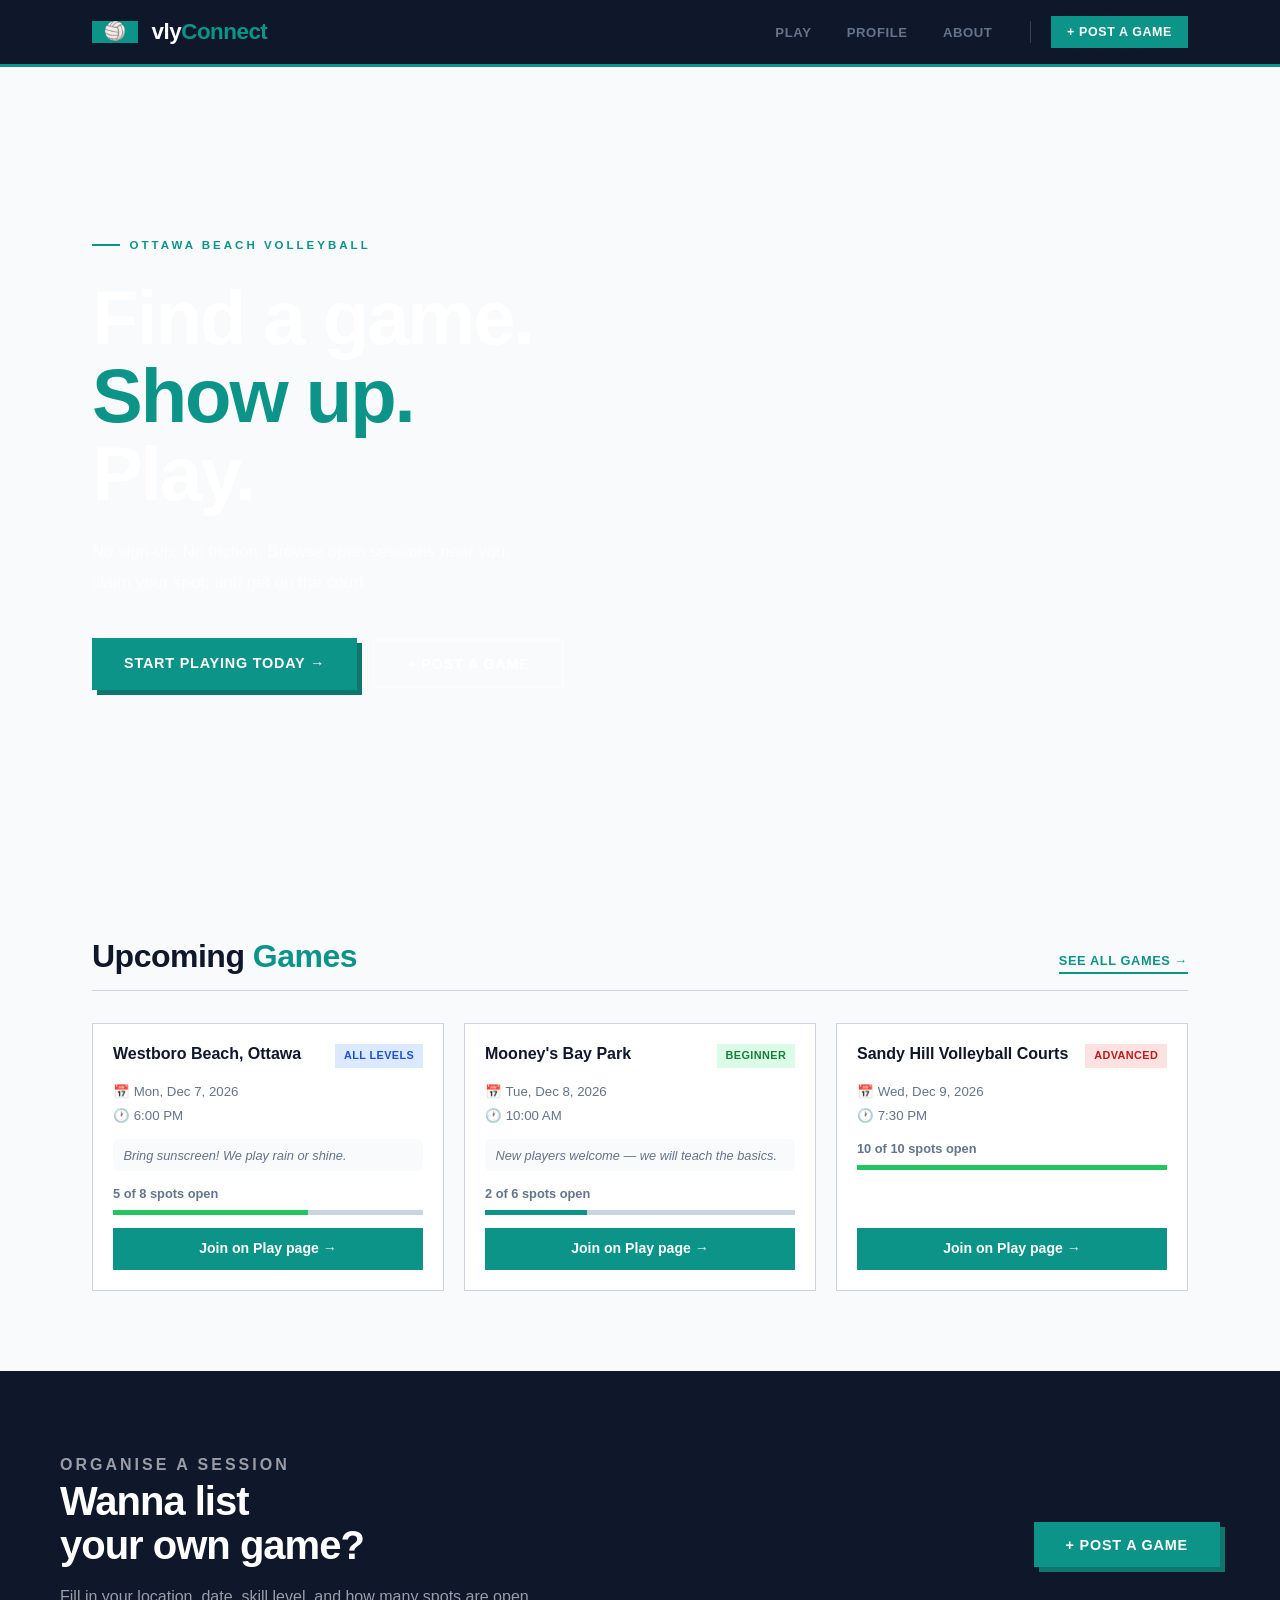
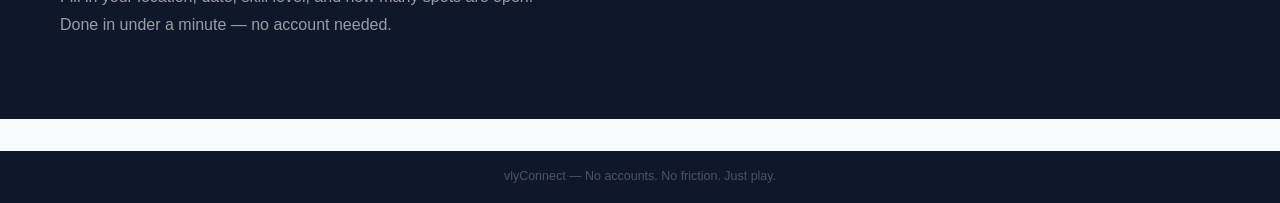
==== index.html @ 87956fa5 "add all files" ====
<!DOCTYPE html>
<html lang="en">
  <head>
    <meta charset="UTF-8" />
    <meta name="viewport" content="width=device-width, initial-scale=1.0" />
    <title>vlyConnect — Find Your Game</title>
    <link rel="stylesheet" href="css/style.css" />
  </head>
  <body>

    <!-- ============ HEADER ============ -->
    <header>
      <div class="header-inner">

        <a href="index.html" class="logo">
          <span class="logo-icon-wrap">🏐</span>
          <span class="logo-text">vly<strong>Connect</strong></span>
        </a>

        <nav class="main-nav">
          <ul class="header-nav">
            <li><a href="play.html">Play</a></li>
            <li><a href="profile.html">Profile</a></li>
            <li><a href="about.html">About</a></li>
          </ul>
          <div class="nav-divider"></div>
          <button class="btn-nav" onclick="openOverlay()">+ Post a Game</button>
        </nav>

      </div>
    </header>

    <!-- ============ LANDING CONTENT ============ -->
    <main class="landing-main">

      <!-- ---- HERO ---- -->
      <section class="hero">
        <div class="hero-bg"></div>
        <div class="hero-content">
          <p class="hero-eyebrow">Ottawa Beach Volleyball</p>
          <h1>Find a game.<br><span>Show up.</span><br>Play.</h1>
          <p class="hero-sub">
            No sign-up. No friction. Browse open sessions near you,
            claim your spot, and get on the court.
          </p>
          <div class="hero-actions">
            <a href="play.html" class="btn-hero btn-hero-primary">Start Playing Today →</a>
            <button class="btn-hero btn-hero-outline" onclick="openOverlay()">+ Post a Game</button>
          </div>
        </div>
      </section>

      <!-- ---- GAMES PREVIEW ---- -->
      <section class="landing-games">
        <div class="landing-section-head">
          <h2>Upcoming <span>Games</span></h2>
          <a href="play.html" class="btn-see-all">See all games →</a>
        </div>
        <!-- Filled by landing.js (max 3 upcoming cards) -->
        <div id="landing-games-feed"></div>
      </section>

      <!-- ---- POST A GAME CTA ---- -->
      <section class="landing-post-cta">
        <div class="landing-post-cta-inner">
          <div>
            <p class="cta-label">Organise a session</p>
            <h2>Wanna list<br>your own game?</h2>
            <p>
              Fill in your location, date, skill level, and how many spots are
              open. Done in under a minute — no account needed.
            </p>
          </div>
          <div>
            <button class="btn-hero btn-hero-primary" onclick="openOverlay()">+ Post a Game</button>
          </div>
        </div>
      </section>

    </main>

    <!-- ============ FOOTER ============ -->
    <footer>
      <p>vlyConnect &mdash; No accounts. No friction. Just play.</p>
    </footer>

    <!-- Toast notification -->
    <div id="toast" class="toast" aria-live="polite"></div>

    <!-- ============ POST GAME OVERLAY ============ -->
    <div id="overlay-backdrop" class="overlay-backdrop" onclick="closeOverlay()"></div>
    <div id="overlay-panel" class="overlay-panel" role="dialog" aria-modal="true" aria-labelledby="overlay-title">
      <div class="overlay-header">
        <h2 id="overlay-title" class="overlay-title">Post a Game</h2>
        <button class="overlay-close" onclick="closeOverlay()" aria-label="Close">✕</button>
      </div>
      <div class="overlay-body">
        <form id="overlay-form" novalidate>

          <div class="form-group">
            <label for="ov-location">Location <span class="required">*</span></label>
            <input type="text" id="ov-location" name="location"
                   placeholder="e.g. Westboro Beach, Ottawa" autocomplete="off" />
            <span class="error-msg" id="ov-location-error"></span>
          </div>

          <div class="form-row">
            <div class="form-group">
              <label for="ov-date">Date <span class="required">*</span></label>
              <input type="date" id="ov-date" name="date" />
              <span class="error-msg" id="ov-date-error"></span>
            </div>
            <div class="form-group">
              <label for="ov-time">Time <span class="required">*</span></label>
              <input type="time" id="ov-time" name="time" />
              <span class="error-msg" id="ov-time-error"></span>
            </div>
          </div>

          <div class="form-row">
            <div class="form-group">
              <label for="ov-skill">Skill Level <span class="required">*</span></label>
              <select id="ov-skill" name="skill">
                <option value="">Select level…</option>
                <option value="All Levels">All Levels</option>
                <option value="Beginner">Beginner</option>
                <option value="Intermediate">Intermediate</option>
                <option value="Advanced">Advanced</option>
              </select>
              <span class="error-msg" id="ov-skill-error"></span>
            </div>
            <div class="form-group">
              <label for="ov-spots">Open Spots <span class="required">*</span></label>
              <input type="number" id="ov-spots" name="spots" min="1" max="30" placeholder="e.g. 6" />
              <span class="error-msg" id="ov-spots-error"></span>
            </div>
          </div>

          <div class="form-group">
            <label for="ov-notes">Notes <span class="optional">(optional)</span></label>
            <textarea id="ov-notes" name="notes"
                      placeholder="Any details players should know…"></textarea>
          </div>

          <button type="submit" class="btn btn-primary btn-full">Post Game 🏐</button>

        </form>
      </div>
    </div>

    <script src="js/helpers.js"></script>
    <script src="js/overlay.js"></script>
    <script src="js/landing.js"></script>

  </body>
</html>
---- css/style.css ----
/* =============================================
   vlyConnect — style.css
   Clean, minimal volleyball-inspired theme
   ============================================= */

/* ---- CSS Custom Properties (easy to tweak) ---- */
:root {
  --primary:      #0D9488;   /* deep teal — professional, distinctive */
  --primary-dark: #0F766E;
  --navy:         #0F172A;
  --navy-light:   #1E293B;
  --bg:           #F8FAFC;
  --card-bg:      #FFFFFF;
  --text:         #0F172A;
  --text-muted:   #64748B;
  --border:       #CBD5E1;
  --error:        #EF4444;
  --success:      #22C55E;
  --info:         #3B82F6;
  --radius:       0px;       /* sharp edges throughout */
  --radius-sm:    0px;
  --shadow:       4px 4px 0 #CBD5E1;          /* hard offset shadow */
  --shadow-hover: 6px 6px 0 var(--primary);   /* coloured shadow on hover */
}

/* ---- Reset ---- */
*,
*::before,
*::after {
  box-sizing: border-box;
  margin: 0;
  padding: 0;
}

/* ---- Base ---- */
body {
  font-family: -apple-system, BlinkMacSystemFont, 'Segoe UI', Roboto, Oxygen, sans-serif;
  background-color: var(--bg);
  color: var(--text);
  line-height: 1.6;
  min-height: 100vh;
  display: flex;
  flex-direction: column;
}

/* =============================================
   HEADER
   ============================================= */
header {
  background: var(--navy);
  color: white;
  border-bottom: 3px solid var(--primary);
  position: sticky;
  top: 0;
  z-index: 100; /* stay above page content on scroll */
}

/* Single flex row — logo left, nav right, fixed height */
.header-inner {
  max-width: 1160px;
  margin: 0 auto;
  padding: 0 2rem;
  height: 64px;
  display: flex;
  align-items: center;
  justify-content: space-between;
  gap: 2rem;
}

/* ---- Logo ---- */
.logo {
  display: flex;
  align-items: stretch; /* icon block and text sit at the same height */
  text-decoration: none;
  flex-shrink: 0;
}

/* Teal block behind the volleyball icon — the key visual anchor */
.logo-icon-wrap {
  background: var(--primary);
  display: flex;
  align-items: center;
  justify-content: center;
  padding: 0 0.75rem;
  font-size: 1.1rem;
  line-height: 1;
  margin-right: 0.85rem;
  /* Matches the header height minus the bottom border */
  align-self: stretch;
}

.logo-text {
  display: flex;
  align-items: center;
  font-size: 1.4rem;
  font-weight: 800;
  letter-spacing: -0.5px;
  color: white;
  line-height: 1;
}

.logo-text strong {
  color: var(--primary);
}

/* ---- Right side: nav links + CTA ---- */
.main-nav {
  display: flex;
  align-items: center;
  gap: 0;
}

/* Nav link list */
.header-nav {
  display: flex;
  list-style: none;
  margin: 0;
  padding: 0;
}

/* Each nav link fills the full header height so the active
   border-bottom visually "touches" the header's accent stripe */
.header-nav a {
  display: flex;
  align-items: center;
  padding: 0 1.1rem;
  height: 64px;
  margin-bottom: -3px;        /* overlap the header border-bottom */
  color: #64748B;
  text-decoration: none;
  font-size: 0.82rem;
  font-weight: 600;
  text-transform: uppercase;
  letter-spacing: 0.6px;
  border-bottom: 3px solid transparent;
  transition: color 0.15s, border-color 0.15s;
  white-space: nowrap;
}

.header-nav a:hover {
  color: #CBD5E1;
  border-bottom-color: rgba(255, 255, 255, 0.2);
}

.header-nav a.active {
  color: white;
  border-bottom-color: var(--primary);
}

/* Thin vertical rule between nav links and the CTA button */
.nav-divider {
  width: 1px;
  height: 22px;
  background: #334155;
  margin: 0 1.25rem;
  flex-shrink: 0;
}

/* "Post a Game" CTA button inside the nav */
.btn-nav {
  display: inline-flex;
  align-items: center;
  gap: 0.4rem;
  background: var(--primary);
  color: white;
  text-decoration: none;
  font-size: 0.78rem;
  font-weight: 700;
  text-transform: uppercase;
  letter-spacing: 0.6px;
  padding: 0.55rem 1rem;
  border: none;
  cursor: pointer;
  font-family: inherit;
  transition: background 0.15s;
  white-space: nowrap;
  flex-shrink: 0;
}

.btn-nav:hover {
  background: var(--primary-dark);
}

/* ---- Responsive header ---- */
@media (max-width: 700px) {
  .header-inner {
    padding: 0 1.25rem;
    gap: 0;
  }

  .logo-text {
    font-size: 1.2rem;
  }

  .logo-icon-wrap {
    padding: 0 0.6rem;
    margin-right: 0.65rem;
  }

  /* Shrink nav link text on smaller screens */
  .header-nav a {
    padding: 0 0.7rem;
    font-size: 0.75rem;
  }

  .nav-divider {
    margin: 0 0.75rem;
  }

  .btn-nav {
    padding: 0.5rem 0.75rem;
    font-size: 0.72rem;
  }
}

@media (max-width: 480px) {
  /* Hide "Find a Game" text — the logo already links home */
  .header-nav li:first-child {
    display: none;
  }

  .nav-divider {
    margin: 0 0.5rem;
  }
}

/* =============================================
   MAIN LAYOUT  — side-by-side on desktop
   ============================================= */
main {
  flex: 1;
  max-width: 1160px;
  margin: 0 auto;
  padding: 2rem 1.5rem;
  width: 100%;
  display: grid;
  grid-template-columns: 360px 1fr;
  gap: 2rem;
  align-items: start;
}

/* =============================================
   POST A GAME SECTION (left column)
   ============================================= */
.post-section {
  background: var(--card-bg);
  border-radius: var(--radius);
  padding: 1.75rem;
  box-shadow: var(--shadow);
  border-left: 4px solid var(--primary); /* editorial accent */

  /* Stick to the top while the right column scrolls */
  position: sticky;
  top: 1.5rem;
}

.section-title {
  font-size: 0.72rem;
  font-weight: 800;
  color: var(--navy);
  margin-bottom: 1.25rem;
  padding-bottom: 0.75rem;
  border-bottom: 1px solid var(--border);
  display: flex;
  align-items: center;
  gap: 0.6rem;
  text-transform: uppercase;
  letter-spacing: 1.5px;
}

/* ---- Form Layout ---- */
.form-row {
  display: grid;
  grid-template-columns: 1fr 1fr;
  gap: 0.75rem;
}

.form-group {
  margin-bottom: 1rem;
  display: flex;
  flex-direction: column;
}

/* ---- Labels ---- */
label {
  font-size: 0.78rem;
  font-weight: 700;
  color: var(--text-muted);
  text-transform: uppercase;
  letter-spacing: 0.5px;
  margin-bottom: 0.35rem;
}

.required { color: var(--primary); }

.optional {
  color: var(--text-muted);
  font-weight: 400;
  text-transform: none;
  letter-spacing: 0;
  font-size: 0.75rem;
}

/* ---- Inputs, Selects, Textarea ---- */
input[type="text"],
input[type="date"],
input[type="time"],
input[type="number"],
select,
textarea {
  width: 100%;
  padding: 0.6rem 0.8rem;
  border: 1.5px solid var(--border);
  border-radius: var(--radius-sm);
  font-size: 0.9rem;
  color: var(--text);
  background: white;
  font-family: inherit;
  transition: border-color 0.15s, box-shadow 0.15s;
  appearance: auto;
}

input:focus,
select:focus,
textarea:focus {
  outline: none;
  border-color: var(--primary);
  box-shadow: 0 0 0 3px rgba(13, 148, 136, 0.18);
}

/* Show red border when a field has an error */
.input-error {
  border-color: var(--error) !important;
}

.input-error:focus {
  box-shadow: 0 0 0 3px rgba(239, 68, 68, 0.15) !important;
}

textarea {
  resize: vertical;
  min-height: 68px;
}

/* Inline error text under a field */
.error-msg {
  color: var(--error);
  font-size: 0.75rem;
  margin-top: 0.25rem;
  min-height: 1.1rem;   /* reserve space so layout doesn't jump */
}

/* Shake animation — plays when form submit fails validation */
@keyframes shake {
  0%,  100% { transform: translateX(0); }
  15%, 45%, 75% { transform: translateX(-5px); }
  30%, 60%, 90% { transform: translateX(5px); }
}

.shake {
  animation: shake 0.45s ease;
}

/* =============================================
   BUTTONS
   ============================================= */
.btn {
  padding: 0.6rem 1.1rem;
  border: none;
  border-radius: var(--radius-sm);
  font-size: 0.88rem;
  font-weight: 600;
  cursor: pointer;
  font-family: inherit;
  transition: background 0.15s, transform 0.1s, box-shadow 0.15s, color 0.15s, border-color 0.15s;
}

.btn:active {
  transform: scale(0.97);
}

/* Primary — teal fill */
.btn-primary {
  background: var(--primary);
  color: white;
  padding: 0.7rem 1.4rem;
  font-size: 0.95rem;
}

/* Full-width variant — used for the form submit button only */
.btn-full {
  width: 100%;
  margin-top: 0.25rem;
}

.btn-primary:hover {
  background: var(--primary-dark);
  box-shadow: 6px 6px 0 var(--primary-dark);
}

/* Join button on cards */
.btn-join {
  background: var(--primary);
  color: white;
  flex: 1;
}

.btn-join:hover:not(:disabled) {
  background: var(--primary-dark);
}

.btn-join:disabled {
  background: #E2E8F0;
  color: #94A3B8;
  cursor: not-allowed;
}

/* Delete button on cards */
.btn-delete {
  background: transparent;
  color: var(--text-muted);
  border: 1.5px solid var(--border);
}

.btn-delete:hover {
  background: #FEF2F2;
  color: var(--error);
  border-color: #FECACA;
}

/* Leave button — shown when the user has already joined */
.btn-leave {
  background: transparent;
  color: var(--text-muted);
  border: 1.5px solid var(--border);
  flex: 1;
}

.btn-leave:hover {
  background: #FEF2F2;
  color: var(--error);
  border-color: #FECACA;
}

/* Subtle teal left-border on cards the user has joined */
.card-joined {
  border-left: 4px solid var(--primary);
}

/* "You're in" badge shown on the detail page */
.joined-badge {
  font-size: 0.68rem;
  font-weight: 700;
  padding: 0.2rem 0.55rem;
  background: #CCFBF1;
  color: var(--primary-dark);
  text-transform: uppercase;
  letter-spacing: 0.4px;
  flex-shrink: 0;
}

/* =============================================
   BROWSE SECTION (right column)
   ============================================= */
.browse-section {
  /* no background — game cards float on the gray page */
}

/* Header bar with title + filters */
.browse-header {
  background: var(--card-bg);
  border-radius: var(--radius);
  padding: 1.25rem 1.5rem;
  box-shadow: var(--shadow);
  margin-bottom: 1rem;
  border-left: 4px solid var(--border); /* subtle — lighter than the form accent */
}

.browse-title-row {
  margin-bottom: 0.75rem;
}

/* Override section-title margin inside browse-header */
.browse-header .section-title {
  margin-bottom: 0;
  padding-bottom: 0;
  border-bottom: none;
}

/* Count badge next to "Upcoming Games" */
.count-badge {
  background: var(--primary);
  color: white;
  font-size: 0.7rem;
  font-weight: 700;
  padding: 0.15rem 0.55rem;
  border-radius: 0;
  min-width: 1.5rem;
  text-align: center;
}

/* Search + skill-filter row */
.filters {
  display: flex;
  gap: 0.75rem;
}

.filters input[type="text"] {
  flex: 1;
}

.filters select {
  flex: 0 0 170px;
}

/* =============================================
   GAME CARDS FEED
   ============================================= */
#games-feed {
  display: grid;
  grid-template-columns: repeat(auto-fill, minmax(260px, 1fr));
  gap: 1rem;
}

/* Individual card */
.game-card {
  background: var(--card-bg);
  border: 1.5px solid var(--border);
  border-radius: var(--radius);
  padding: 1.25rem;
  display: flex;
  flex-direction: column;
  gap: 0.8rem;
  transition: box-shadow 0.2s, transform 0.2s;
}

.game-card:hover {
  box-shadow: var(--shadow-hover);
  transform: translate(-2px, -2px);
}

/* Card: top row — location + skill badge */
.card-header {
  display: flex;
  justify-content: space-between;
  align-items: flex-start;
  gap: 0.5rem;
}

/* Location is a link to the detail page */
.card-location-link {
  font-size: 1rem;
  font-weight: 700;
  color: var(--navy);
  line-height: 1.3;
  text-decoration: none;
  transition: color 0.15s;
}

.card-location-link:hover {
  color: var(--primary);
  text-decoration: underline;
}

/* ---- Skill level colour-coded badges ---- */
.skill-badge {
  font-size: 0.68rem;
  font-weight: 700;
  padding: 0.2rem 0.55rem;
  border-radius: 0;
  white-space: nowrap;
  text-transform: uppercase;
  letter-spacing: 0.4px;
  flex-shrink: 0;
}

.skill-all-levels  { background: #DBEAFE; color: #1D4ED8; }
.skill-beginner    { background: #DCFCE7; color: #15803D; }
.skill-intermediate{ background: #FEF3C7; color: #92400E; }
.skill-advanced    { background: #FEE2E2; color: #B91C1C; }

/* Card: date + time */
.card-datetime {
  display: flex;
  flex-direction: column;
  gap: 0.2rem;
  font-size: 0.83rem;
  color: var(--text-muted);
}

.card-date,
.card-time {
  display: flex;
  align-items: center;
  gap: 0.4rem;
}

/* Card: optional notes */
.card-notes {
  font-size: 0.8rem;
  color: var(--text-muted);
  font-style: italic;
  background: var(--bg);
  padding: 0.4rem 0.65rem;
  border-radius: 6px;
  line-height: 1.5;
}

/* Card: spots remaining */
.card-spots {
  display: flex;
  flex-direction: column;
  gap: 0.35rem;
}

.spots-text {
  font-size: 0.8rem;
  font-weight: 600;
  color: var(--text-muted);
}

.spots-full-label {
  color: var(--error);
}

/* Progress bar showing open spots */
.spots-bar {
  height: 5px;
  background: var(--border);
  border-radius: 0;
  overflow: hidden;
}

.spots-fill {
  height: 100%;
  border-radius: 0;
  transition: width 0.4s ease;
}

/* Colour shifts as spots fill up */
.spots-fill-plenty { background: var(--success); }
.spots-fill-few    { background: var(--primary); }
.spots-fill-last   { background: var(--error); }
.spots-fill-none   { background: #CBD5E1; }

/* Card: Join + Delete buttons */
.card-actions {
  display: flex;
  gap: 0.5rem;
  margin-top: auto;
}

/* =============================================
   EMPTY STATE
   ============================================= */
.empty-state {
  grid-column: 1 / -1;
  text-align: center;
  padding: 3.5rem 1rem;
  color: var(--text-muted);
}

.empty-icon {
  font-size: 2.75rem;
  margin-bottom: 0.75rem;
  display: block;
  opacity: 0.5;
}

.empty-state h3 {
  font-size: 1.05rem;
  font-weight: 700;
  color: var(--navy);
  margin-bottom: 0.35rem;
}

.empty-state p {
  font-size: 0.88rem;
  max-width: 320px;
  margin: 0 auto;
}

/* =============================================
   TOAST NOTIFICATION
   ============================================= */
.toast {
  position: fixed;
  bottom: 1.75rem;
  left: 50%;
  transform: translateX(-50%) translateY(80px);
  background: var(--navy);
  color: white;
  padding: 0.7rem 1.4rem;
  border-radius: 0;
  font-size: 0.88rem;
  font-weight: 500;
  box-shadow: 0 8px 28px rgba(0, 0, 0, 0.22);
  opacity: 0;
  transition: transform 0.3s cubic-bezier(0.34, 1.56, 0.64, 1), opacity 0.3s ease;
  z-index: 1000;
  max-width: 90vw;
  text-align: center;
  pointer-events: none;
}

.toast-show {
  transform: translateX(-50%) translateY(0);
  opacity: 1;
}

/* Left accent stripe per toast type */
.toast-success { border-left: 4px solid var(--success); }
.toast-info    { border-left: 4px solid var(--info); }
.toast-error   { border-left: 4px solid var(--error); }

/* =============================================
   MY GAMES SECTION
   ============================================= */
.my-games-section {
  background: var(--bg);
  border-top: 2px solid var(--border);
  padding: 2rem 0 3rem;
}

.my-games-inner {
  max-width: 1160px;
  margin: 0 auto;
  padding: 0 1.5rem;
}

/* Header row: title on left, tabs on right */
.my-games-header {
  display: flex;
  align-items: center;
  justify-content: space-between;
  margin-bottom: 1.25rem;
  padding-bottom: 0.75rem;
  border-bottom: 1px solid var(--border);
}

/* Remove the bottom border that .section-title normally adds */
.my-games-header .section-title {
  margin-bottom: 0;
  padding-bottom: 0;
  border-bottom: none;
}

/* Tab strip */
.tabs {
  display: flex;
  border: 1.5px solid var(--border);
}

.tab-btn {
  background: transparent;
  border: none;
  padding: 0.4rem 1.1rem;
  font-size: 0.72rem;
  font-weight: 700;
  text-transform: uppercase;
  letter-spacing: 1px;
  cursor: pointer;
  color: var(--text-muted);
  font-family: inherit;
  transition: background 0.15s, color 0.15s;
  min-height: 0; /* override the mobile 44px rule */
}

.tab-btn + .tab-btn {
  border-left: 1.5px solid var(--border);
}

.tab-btn.active {
  background: var(--primary);
  color: white;
}

.tab-btn:hover:not(.active) {
  background: var(--card-bg);
  color: var(--navy);
}

/* Card grid inside My Games (mirrors #games-feed) */
#my-games-feed {
  display: grid;
  grid-template-columns: repeat(auto-fill, minmax(260px, 1fr));
  gap: 1rem;
}

/* Past game cards — slightly muted */
.game-card-past {
  opacity: 0.72;
}

/* Location text on past cards (not a link) */
.card-location-text {
  font-size: 1rem;
  font-weight: 700;
  color: var(--navy);
  line-height: 1.3;
}

/* "Game ended" label inside past card actions */
.past-label {
  font-size: 0.78rem;
  color: var(--text-muted);
  font-style: italic;
  flex: 1;
  display: flex;
  align-items: center;
}

/* Empty state inside My Games */
.my-games-empty {
  grid-column: 1 / -1;
  text-align: center;
  padding: 2.5rem 1rem;
  color: var(--text-muted);
  font-size: 0.9rem;
  line-height: 1.7;
}

.my-games-empty a {
  color: var(--primary);
  font-weight: 600;
  text-decoration: none;
}

.my-games-empty a:hover {
  text-decoration: underline;
}

@media (max-width: 600px) {
  .my-games-header {
    flex-direction: column;
    align-items: flex-start;
    gap: 0.75rem;
  }
}

/* =============================================
   FOOTER
   ============================================= */
footer {
  background: var(--navy);
  color: #475569;
  text-align: center;
  padding: 1rem;
  font-size: 0.78rem;
  margin-top: 2rem;
}

/* =============================================
   RESPONSIVE — tablet & mobile
   ============================================= */

/* =============================================
   RESPONSIVE
   Breakpoints: 900 → 700 → 600 → 480
   ============================================= */

/* --- 900px: Tablet landscape ---
   Stack the two-column layout. About steps go 2-col. */
@media (max-width: 900px) {
  main {
    grid-template-columns: 1fr;
  }

  .post-section {
    position: static; /* unstick — no longer beside a scrolling feed */
  }

  .steps-grid {
    grid-template-columns: 1fr 1fr; /* 3 → 2 columns */
  }
}

/* --- 700px: Tablet portrait ---
   Slightly scale down hero text. */
@media (max-width: 700px) {
  .about-hero h1 {
    font-size: 1.75rem;
  }
}

/* --- 600px: Large phone / small tablet ---
   Collapse form rows, stack filters, single-column feed.
   Also: prevent iOS Safari from zooming on input focus (font-size must be ≥ 16px). */
@media (max-width: 600px) {
  header {
    padding: 1rem 1.25rem;
  }

  main {
    padding: 1rem;
    gap: 1rem;
  }

  /* Form rows drop to a single column */
  .form-row {
    grid-template-columns: 1fr;
  }

  /* iOS Safari zooms in when inputs are < 16px — this prevents that */
  input[type="text"],
  input[type="date"],
  input[type="time"],
  input[type="number"],
  select,
  textarea {
    font-size: 16px;
  }

  /* Search + filter stack vertically */
  .filters {
    flex-direction: column;
  }

  .filters select {
    flex: none;
    width: 100%;
  }

  /* Feed: single column */
  #games-feed {
    grid-template-columns: 1fr;
  }

  .browse-header {
    padding: 1rem;
  }

  .header-nav {
    gap: 1rem;
  }

  /* Ensure all buttons are tall enough to tap comfortably (44px is the Apple HIG minimum) */
  .btn {
    min-height: 44px;
  }

  /* About steps: 2 → 1 column */
  .steps-grid {
    grid-template-columns: 1fr;
  }

  .why-list {
    grid-template-columns: 1fr;
  }
}

/* =============================================
   GAME DETAIL PAGE  (game.html)
   ============================================= */
.detail-main {
  display: block; /* override the main grid */
  flex: 1;
  max-width: 680px;
  margin: 0 auto;
  width: 100%;
  padding: 2rem 1.5rem;
}

/* "← Back to all games" link */
.back-link {
  display: inline-flex;
  align-items: center;
  gap: 0.35rem;
  color: var(--text-muted);
  text-decoration: none;
  font-size: 0.85rem;
  font-weight: 500;
  margin-bottom: 1.5rem;
  transition: color 0.15s;
}

.back-link:hover {
  color: var(--primary);
}

/* Main white card on the detail page */
.detail-card {
  background: var(--card-bg);
  border-radius: var(--radius);
  padding: 2rem;
  box-shadow: var(--shadow);
  border-left: 4px solid var(--primary);
}

.detail-location {
  font-size: 1.75rem;
  font-weight: 800;
  color: var(--navy);
  line-height: 1.2;
  margin-bottom: 0.6rem;
}

.detail-badge-row {
  margin-bottom: 1.75rem;
}

/* Divider sections inside the detail card */
.detail-section {
  padding-bottom: 1.25rem;
  margin-bottom: 1.25rem;
  border-bottom: 1px solid var(--border);
}

.detail-section:last-of-type {
  border-bottom: none;
  margin-bottom: 0;
  padding-bottom: 0;
}

/* Small uppercase label above a detail value */
.detail-label {
  font-size: 0.72rem;
  font-weight: 700;
  text-transform: uppercase;
  letter-spacing: 0.5px;
  color: var(--text-muted);
  margin-bottom: 0.3rem;
}

.detail-value {
  font-size: 1rem;
  font-weight: 600;
  color: var(--navy);
}

.detail-notes {
  font-size: 0.9rem;
  color: var(--text-muted);
  font-style: italic;
  background: var(--bg);
  padding: 0.6rem 0.85rem;
  border-radius: 6px;
  line-height: 1.6;
}

/* Spots bar on the detail page (same style as cards) */
.detail-spots-text {
  font-size: 0.85rem;
  font-weight: 600;
  color: var(--text-muted);
  margin-bottom: 0.4rem;
}

/* Row of action buttons at the bottom of the detail card */
.detail-actions {
  display: flex;
  gap: 0.75rem;
  flex-wrap: wrap;
  padding-top: 1.25rem;
  border-top: 1px solid var(--border);
  margin-top: 1.25rem;
}

/* "Copy link" button */
.btn-copy {
  background: transparent;
  color: var(--text-muted);
  border: 1.5px solid var(--border);
}

.btn-copy:hover {
  background: var(--bg);
  color: var(--navy);
  border-color: #CBD5E1;
}

/* External "Get Directions" link styled like a button */
.directions-link {
  display: inline-flex;
  align-items: center;
  gap: 0.4rem;
  color: var(--info);
  font-size: 0.88rem;
  font-weight: 600;
  text-decoration: none;
  padding: 0.6rem 1.1rem;
  border: 1.5px solid #DBEAFE;
  border-radius: var(--radius-sm);
  transition: background 0.15s;
  font-family: inherit;
}

.directions-link:hover {
  background: #EFF6FF;
}

@media (max-width: 600px) {
  .detail-card {
    padding: 1.25rem;
  }

  .detail-location {
    font-size: 1.35rem;
  }

  .detail-actions {
    flex-direction: column;
  }

  .detail-actions .btn,
  .detail-actions .directions-link {
    width: 100%;
    justify-content: center;
    text-align: center;
    min-height: 44px; /* touch target */
  }
}

/* =============================================
   ABOUT PAGE  (about.html)
   ============================================= */

/*
  IMPORTANT: The general `main` rule sets display:grid for the
  index.html two-column layout. We override it here so the about
  page stacks normally as a single column.
*/
.about-main {
  display: block;
  flex: 1;
  max-width: 1100px;
  margin: 0 auto;
  width: 100%;
  padding: 0 2rem;
}

/* ---- Hero: two-column split ---- */
.about-hero {
  display: grid;
  grid-template-columns: 1fr 1fr;
  gap: 5rem;
  align-items: center;
  padding: 5rem 0 4rem;
  border-bottom: 1px solid var(--border);
  margin-bottom: 5rem;
}

.hero-heading h1 {
  font-size: 3.5rem;
  font-weight: 800;
  color: var(--navy);
  line-height: 1.05;
  letter-spacing: -1.5px;
  margin: 0;
}

.hero-heading h1 span {
  color: var(--primary);
}

.hero-body p {
  font-size: 1.1rem;
  color: var(--text-muted);
  line-height: 1.8;
  margin-bottom: 2.25rem;
}

/* CTA buttons row */
.about-cta {
  display: flex;
  gap: 0.75rem;
  flex-wrap: wrap;
}

/* Anchor tags styled as buttons */
.btn-link {
  text-decoration: none;
  display: inline-flex;
  align-items: center;
  justify-content: center;
}

/* Secondary outlined button */
.btn-outline {
  background: transparent;
  color: var(--navy);
  border: 2px solid var(--border);
  padding: 0.65rem 1.4rem;
  font-size: 0.9rem;
}

.btn-outline:hover {
  background: var(--bg);
  border-color: #94A3B8;
}

/* ---- Steps section ---- */
.about-steps {
  margin-bottom: 5rem;
}

.about-steps-heading {
  font-size: 0.72rem;
  font-weight: 800;
  color: var(--text-muted);
  margin-bottom: 1.75rem;
  text-transform: uppercase;
  letter-spacing: 1.5px;
}

.steps-grid {
  display: grid;
  grid-template-columns: repeat(3, 1fr);
  gap: 1.5rem;
}

.step-card {
  background: var(--card-bg);
  border-left: 4px solid var(--primary);
  padding: 2.25rem 2rem;
  box-shadow: var(--shadow);
  transition: box-shadow 0.2s, transform 0.2s;
}

.step-card:hover {
  box-shadow: var(--shadow-hover);
  transform: translate(-2px, -2px);
}

/* Large faded number — decorative */
.step-num {
  font-size: 4rem;
  font-weight: 900;
  color: var(--border);
  line-height: 1;
  margin-bottom: 1rem;
  letter-spacing: -2px;
}

.step-icon {
  font-size: 1.75rem;
  display: block;
  margin-bottom: 1rem;
}

.step-title {
  font-size: 1.15rem;
  font-weight: 700;
  color: var(--navy);
  margin-bottom: 0.6rem;
}

.step-desc {
  font-size: 0.9rem;
  color: var(--text-muted);
  line-height: 1.75;
}

/* ---- Why section ---- */
.about-why {
  background: var(--card-bg);
  border-left: 4px solid var(--primary);
  padding: 2.5rem;
  box-shadow: var(--shadow);
  margin-bottom: 5rem;
}

.about-why h2 {
  font-size: 0.72rem;
  font-weight: 800;
  color: var(--text-muted);
  margin-bottom: 1.5rem;
  text-transform: uppercase;
  letter-spacing: 1.5px;
  padding-bottom: 0.75rem;
  border-bottom: 1px solid var(--border);
}

.why-body {
  display: grid;
  grid-template-columns: repeat(3, 1fr);
  gap: 2rem;
}

.why-body p {
  font-size: 0.95rem;
  color: var(--text-muted);
  line-height: 1.8;
  margin: 0;
}

/* ---- About page responsive ---- */
@media (max-width: 900px) {
  .about-hero {
    grid-template-columns: 1fr;
    gap: 2.5rem;
    padding: 3.5rem 0 3rem;
    margin-bottom: 3.5rem;
  }

  .hero-heading h1 {
    font-size: 2.75rem;
  }

  .steps-grid {
    grid-template-columns: 1fr 1fr;
  }
}

@media (max-width: 600px) {
  .about-main {
    padding: 0 1.25rem;
  }

  .about-hero {
    padding: 2.5rem 0 2rem;
    margin-bottom: 2.5rem;
  }

  .hero-heading h1 {
    font-size: 2.1rem;
    letter-spacing: -0.5px;
  }

  .steps-grid {
    grid-template-columns: 1fr;
  }

  .why-body {
    grid-template-columns: 1fr;
  }

  .about-why {
    padding: 1.5rem;
  }
}

@media (max-width: 480px) {
  .hero-heading h1 {
    font-size: 1.75rem;
  }

  .hero-body p {
    font-size: 0.95rem;
  }

  .about-cta {
    flex-direction: column;
  }

  .about-cta .btn-link {
    width: 100%;
  }
}

/* =============================================
   CONFIRM DIALOG  (replaces browser confirm())
   ============================================= */

.confirm-backdrop {
  position: fixed;
  inset: 0;
  background: rgba(15, 23, 42, 0.6);
  z-index: 300;
  opacity: 0;
  pointer-events: none;
  transition: opacity 0.2s ease;
}

.confirm-backdrop.open {
  opacity: 1;
  pointer-events: all;
}

.confirm-dialog {
  --confirm-accent: var(--error); /* overridden by JS per call */
  position: fixed;
  top: 50%;
  left: 50%;
  transform: translate(-50%, -46%) scale(0.95);
  z-index: 301;
  background:
    linear-gradient(135deg, rgba(255, 255, 255, 0.98), rgba(248, 250, 252, 0.98)),
    var(--card-bg);
  width: 420px;
  max-width: calc(100vw - 2rem);
  padding: 0;
  border: 1.5px solid color-mix(in srgb, var(--confirm-accent) 30%, white);
  border-left: 6px solid var(--confirm-accent);
  box-shadow: 10px 10px 0 color-mix(in srgb, var(--confirm-accent) 28%, white);
  opacity: 0;
  pointer-events: none;
  transition: transform 0.22s cubic-bezier(0.34, 1.56, 0.64, 1), opacity 0.18s ease;
  overflow: hidden;
}

.confirm-dialog.open {
  transform: translate(-50%, -50%) scale(1);
  opacity: 1;
  pointer-events: all;
}

.confirm-topbar {
  height: 10px;
  background:
    repeating-linear-gradient(
      -45deg,
      var(--confirm-accent) 0 12px,
      color-mix(in srgb, var(--confirm-accent) 72%, white) 12px 24px
    );
}

.confirm-content {
  padding: 1.75rem 1.8rem 1.6rem;
}

.confirm-icon-wrap {
  width: 3.5rem;
  height: 3.5rem;
  display: grid;
  place-items: center;
  font-size: 1.7rem;
  margin-bottom: 1rem;
  line-height: 1;
  background: color-mix(in srgb, var(--confirm-accent) 14%, white);
  border: 1.5px solid color-mix(in srgb, var(--confirm-accent) 26%, white);
  box-shadow: 4px 4px 0 color-mix(in srgb, var(--confirm-accent) 18%, white);
}

.confirm-title {
  font-size: 1.15rem;
  font-weight: 800;
  color: var(--navy);
  margin-bottom: 0.45rem;
  letter-spacing: -0.35px;
  line-height: 1.2;
}

.confirm-msg {
  font-size: 0.9rem;
  color: var(--text-muted);
  line-height: 1.7;
  margin-bottom: 1.25rem;
  max-width: 320px;
}

.confirm-note {
  display: inline-flex;
  align-items: center;
  gap: 0.45rem;
  padding: 0.45rem 0.7rem;
  margin-bottom: 1.35rem;
  font-size: 0.72rem;
  font-weight: 700;
  letter-spacing: 0.6px;
  text-transform: uppercase;
  color: color-mix(in srgb, var(--confirm-accent) 82%, black);
  background: color-mix(in srgb, var(--confirm-accent) 12%, white);
  border: 1px solid color-mix(in srgb, var(--confirm-accent) 22%, white);
}

.confirm-actions {
  display: flex;
  gap: 0.75rem;
}

/* Cancel — neutral outlined */
.btn-confirm-cancel {
  flex: 1;
  background: transparent;
  color: var(--text-muted);
  border: 1.5px solid var(--border);
}

.btn-confirm-cancel:hover {
  background: var(--bg);
  color: var(--navy);
  border-color: #94A3B8;
}

/* Confirm — red (danger: delete) */
.btn-confirm-danger {
  flex: 1;
  background: var(--error);
  color: white;
}

.btn-confirm-danger:hover {
  background: #DC2626;
  box-shadow: 4px 4px 0 #991B1B;
}

/* Confirm — navy (warning: leave) */
.btn-confirm-warning {
  flex: 1;
  background: var(--navy);
  color: white;
}

.btn-confirm-warning:hover {
  background: var(--navy-light);
  box-shadow: 4px 4px 0 rgba(15, 23, 42, 0.4);
}

@media (max-width: 520px) {
  .confirm-content {
    padding: 1.3rem 1.1rem 1.15rem;
  }

  .confirm-actions {
    flex-direction: column-reverse;
  }
}

/* =============================================
   OVERLAY / MODAL  (post-game form, all pages)
   ============================================= */

.overlay-backdrop {
  position: fixed;
  inset: 0;
  background: rgba(15, 23, 42, 0.7);
  z-index: 200;
  opacity: 0;
  pointer-events: none;
  transition: opacity 0.25s ease;
}

.overlay-backdrop.open {
  opacity: 1;
  pointer-events: all;
}

.overlay-panel {
  position: fixed;
  top: 50%;
  left: 50%;
  transform: translate(-50%, -46%) scale(0.96);
  z-index: 201;
  background: var(--card-bg);
  width: 540px;
  max-width: calc(100vw - 2rem);
  max-height: 90vh;
  overflow-y: auto;
  border-left: 4px solid var(--primary);
  box-shadow: 8px 8px 0 var(--primary);
  opacity: 0;
  pointer-events: none;
  transition: transform 0.28s cubic-bezier(0.34, 1.56, 0.64, 1), opacity 0.2s ease;
}

.overlay-panel.open {
  transform: translate(-50%, -50%) scale(1);
  opacity: 1;
  pointer-events: all;
}

.overlay-header {
  display: flex;
  align-items: center;
  justify-content: space-between;
  padding: 1.5rem 1.75rem 1rem;
  border-bottom: 1px solid var(--border);
  position: sticky;
  top: 0;
  background: var(--card-bg);
  z-index: 1;
}

.overlay-title {
  font-size: 1.15rem;
  font-weight: 800;
  color: var(--navy);
  letter-spacing: -0.3px;
}

.overlay-close {
  background: transparent;
  border: 1.5px solid var(--border);
  color: var(--text-muted);
  font-size: 0.85rem;
  width: 32px;
  height: 32px;
  display: flex;
  align-items: center;
  justify-content: center;
  cursor: pointer;
  font-family: inherit;
  transition: background 0.15s, color 0.15s, border-color 0.15s;
  flex-shrink: 0;
  line-height: 1;
}

.overlay-close:hover {
  background: #FEF2F2;
  color: var(--error);
  border-color: #FECACA;
}

.overlay-body {
  padding: 1.5rem 1.75rem 2rem;
}

/* On small screens the overlay slides up from the bottom */
@media (max-width: 600px) {
  .overlay-panel {
    top: auto;
    bottom: 0;
    left: 0;
    right: 0;
    transform: translateY(100%);
    max-width: 100%;
    width: 100%;
    max-height: 92vh;
    border-left: none;
    border-top: 4px solid var(--primary);
    box-shadow: 0 -4px 0 var(--primary);
  }

  .overlay-panel.open {
    transform: translateY(0);
  }
}

/* =============================================
   LANDING PAGE  (index.html)
   ============================================= */

/* Override the two-column grid for the landing page */
.landing-main {
  display: block;
  max-width: none;
  padding: 0;
  margin: 0;
}

/* ---- Hero ---- */
.hero {
  position: relative;
  min-height: 88vh;
  display: flex;
  align-items: center;
  overflow: hidden;
}

.hero-bg {
  position: absolute;
  inset: 0;
  background-image: url('https://images.pexels.com/photos/1263426/pexels-photo-1263426.jpeg?auto=compress&cs=tinysrgb&w=1920');
  background-size: cover;
  background-position: center 30%;
  filter: brightness(0.35);
}

.hero-content {
  position: relative;
  z-index: 1;
  max-width: 1160px;
  margin: 0 auto;
  padding: 5rem 2rem;
  width: 100%;
}

.hero-eyebrow {
  font-size: 0.72rem;
  font-weight: 800;
  text-transform: uppercase;
  letter-spacing: 3px;
  color: var(--primary);
  margin-bottom: 1.5rem;
  display: flex;
  align-items: center;
  gap: 0.6rem;
}

.hero-eyebrow::before {
  content: '';
  display: inline-block;
  width: 28px;
  height: 2px;
  background: var(--primary);
  flex-shrink: 0;
}

.hero h1 {
  font-size: clamp(2.6rem, 6vw, 4.75rem);
  font-weight: 800;
  color: white;
  line-height: 1.03;
  letter-spacing: -2px;
  margin-bottom: 1.5rem;
  max-width: 660px;
}

.hero h1 span {
  color: var(--primary);
}

.hero-sub {
  font-size: 1.05rem;
  color: rgba(255, 255, 255, 0.68);
  max-width: 460px;
  line-height: 1.8;
  margin-bottom: 2.5rem;
}

.hero-actions {
  display: flex;
  gap: 1rem;
  flex-wrap: wrap;
  align-items: center;
}

/* Hero buttons */
.btn-hero {
  padding: 0.9rem 2rem;
  font-size: 0.9rem;
  font-weight: 700;
  text-transform: uppercase;
  letter-spacing: 0.8px;
  display: inline-flex;
  align-items: center;
  justify-content: center;
  gap: 0.5rem;
  text-decoration: none;
  cursor: pointer;
  border: none;
  font-family: inherit;
  transition: background 0.15s, box-shadow 0.15s, transform 0.1s, border-color 0.15s;
}

.btn-hero:active {
  transform: scale(0.97);
}

.btn-hero-primary {
  background: var(--primary);
  color: white;
  box-shadow: 5px 5px 0 var(--primary-dark);
}

.btn-hero-primary:hover {
  background: var(--primary-dark);
  box-shadow: 7px 7px 0 rgba(13, 148, 136, 0.35);
}

.btn-hero-outline {
  background: transparent;
  color: white;
  border: 2px solid rgba(255, 255, 255, 0.35);
}

.btn-hero-outline:hover {
  background: rgba(255, 255, 255, 0.08);
  border-color: rgba(255, 255, 255, 0.65);
}

/* ---- Games preview section ---- */
.landing-games {
  padding: 5rem 2rem;
  max-width: 1160px;
  margin: 0 auto;
}

.landing-section-head {
  display: flex;
  align-items: flex-end;
  justify-content: space-between;
  margin-bottom: 2rem;
  padding-bottom: 1rem;
  border-bottom: 1px solid var(--border);
  gap: 1rem;
  flex-wrap: wrap;
}

.landing-section-head h2 {
  font-size: 2rem;
  font-weight: 800;
  color: var(--navy);
  letter-spacing: -0.5px;
  line-height: 1.1;
  margin: 0;
}

.landing-section-head h2 span {
  color: var(--primary);
}

.btn-see-all {
  display: inline-flex;
  align-items: center;
  gap: 0.35rem;
  color: var(--primary);
  font-size: 0.8rem;
  font-weight: 700;
  text-transform: uppercase;
  letter-spacing: 0.6px;
  text-decoration: none;
  white-space: nowrap;
  border-bottom: 2px solid var(--primary);
  padding-bottom: 1px;
  transition: color 0.15s, border-color 0.15s;
}

.btn-see-all:hover {
  color: var(--primary-dark);
  border-color: var(--primary-dark);
}

#landing-games-feed {
  display: grid;
  grid-template-columns: repeat(auto-fill, minmax(280px, 1fr));
  gap: 1.25rem;
}

/* ---- Post CTA section ---- */
.landing-post-cta {
  background: var(--navy);
  padding: 5rem 2rem;
}

.landing-post-cta-inner {
  max-width: 1160px;
  margin: 0 auto;
  display: grid;
  grid-template-columns: 1fr auto;
  gap: 3rem;
  align-items: center;
}

.cta-label {
  font-size: 0.72rem;
  font-weight: 800;
  text-transform: uppercase;
  letter-spacing: 3px;
  color: var(--primary);
  margin-bottom: 1rem;
}

.landing-post-cta h2 {
  font-size: 2.5rem;
  font-weight: 800;
  color: white;
  letter-spacing: -1px;
  line-height: 1.1;
  margin-bottom: 1rem;
}

.landing-post-cta p {
  font-size: 1rem;
  color: rgba(255, 255, 255, 0.58);
  line-height: 1.75;
  max-width: 480px;
  margin: 0;
}

/* Landing page responsive */
@media (max-width: 900px) {
  .landing-post-cta-inner {
    grid-template-columns: 1fr;
    gap: 2rem;
  }
}

@media (max-width: 600px) {
  .hero {
    min-height: 72vh;
  }

  .hero-content {
    padding: 3.5rem 1.25rem;
  }

  .hero-actions {
    flex-direction: column;
    align-items: stretch;
  }

  .landing-games {
    padding: 3rem 1.25rem;
  }

  .landing-section-head h2 {
    font-size: 1.5rem;
  }

  .landing-post-cta {
    padding: 3rem 1.25rem;
  }

  .landing-post-cta h2 {
    font-size: 1.85rem;
  }

  #landing-games-feed {
    grid-template-columns: 1fr;
  }
}

/* =============================================
   PLAY PAGE  (play.html)
   ============================================= */

/* Override the two-column grid for the play/browse page */
.play-main {
  display: block;
  flex: 1;
  max-width: 1160px;
  margin: 0 auto;
  padding: 2.5rem 1.5rem;
  width: 100%;
}

.play-header {
  margin-bottom: 1.5rem;
}

.play-header h1 {
  font-size: 2rem;
  font-weight: 800;
  color: var(--navy);
  letter-spacing: -0.5px;
  margin-bottom: 0.25rem;
}

.play-header p {
  color: var(--text-muted);
  font-size: 0.9rem;
}

@media (max-width: 600px) {
  .play-main {
    padding: 1.5rem 1rem;
  }

  .play-header h1 {
    font-size: 1.5rem;
  }
}

/* =============================================
   PROFILE PAGE  (profile.html)
   ============================================= */

/* Override the two-column grid for the profile page */
.profile-main {
  display: block;
  flex: 1;
  max-width: 1160px;
  margin: 0 auto;
  padding: 2.5rem 1.5rem;
  width: 100%;
}

.profile-header {
  margin-bottom: 2rem;
  padding-bottom: 1.5rem;
  border-bottom: 1px solid var(--border);
  display: flex;
  align-items: flex-end;
  justify-content: space-between;
  gap: 1rem;
  flex-wrap: wrap;
}

.profile-header h1 {
  font-size: 2rem;
  font-weight: 800;
  color: var(--navy);
  letter-spacing: -0.5px;
  margin-bottom: 0.25rem;
}

.profile-header p {
  color: var(--text-muted);
  font-size: 0.9rem;
}

/* Underline-style tab strip */
.profile-tabs {
  display: flex;
  border-bottom: 2px solid var(--border);
  margin-bottom: 1.75rem;
  gap: 0;
}

.profile-tab-btn {
  background: transparent;
  border: none;
  border-bottom: 3px solid transparent;
  margin-bottom: -2px;
  padding: 0.65rem 1.5rem;
  font-size: 0.8rem;
  font-weight: 700;
  text-transform: uppercase;
  letter-spacing: 0.6px;
  cursor: pointer;
  color: var(--text-muted);
  font-family: inherit;
  transition: color 0.15s, border-color 0.15s;
  min-height: 0; /* override mobile 44px rule */
}

.profile-tab-btn.active {
  color: var(--primary);
  border-bottom-color: var(--primary);
}

.profile-tab-btn:hover:not(.active) {
  color: var(--navy);
}

#profile-feed {
  display: grid;
  grid-template-columns: repeat(auto-fill, minmax(280px, 1fr));
  gap: 1.25rem;
}

.profile-empty {
  grid-column: 1 / -1;
  text-align: center;
  padding: 4rem 1rem;
  color: var(--text-muted);
}

.profile-empty-icon {
  font-size: 2.5rem;
  display: block;
  margin-bottom: 0.75rem;
  opacity: 0.4;
}

.profile-empty h3 {
  font-size: 1rem;
  font-weight: 700;
  color: var(--navy);
  margin-bottom: 0.4rem;
}

.profile-empty p {
  font-size: 0.88rem;
  max-width: 280px;
  margin: 0 auto 1.25rem;
  line-height: 1.65;
}

@media (max-width: 600px) {
  .profile-main {
    padding: 1.5rem 1rem;
  }

  .profile-header {
    flex-direction: column;
    align-items: flex-start;
  }

  .profile-header h1 {
    font-size: 1.5rem;
  }

  #profile-feed {
    grid-template-columns: 1fr;
  }
}

/* =============================================
   404 PAGE  (404.html)
   ============================================= */
.not-found-main {
  flex: 1;
  display: flex;
  align-items: center;
  justify-content: center;
  padding: 2rem;
  text-align: center;
}

.not-found-box {
  max-width: 420px;
}

.not-found-number {
  font-size: 7rem;
  font-weight: 800;
  color: var(--primary);
  line-height: 1;
  margin-bottom: 0.25rem;
  /* Subtle text shadow for depth */
  text-shadow: 4px 4px 0 rgba(13, 148, 136, 0.2);
}

.not-found-icon {
  font-size: 2.5rem;
  display: block;
  margin-bottom: 1rem;
  opacity: 0.45;
}

.not-found-box h2 {
  font-size: 1.4rem;
  font-weight: 700;
  color: var(--navy);
  margin-bottom: 0.5rem;
}

.not-found-box p {
  color: var(--text-muted);
  font-size: 0.9rem;
  margin-bottom: 1.75rem;
  line-height: 1.6;
}

.not-found-actions {
  display: flex;
  gap: 0.75rem;
  justify-content: center;
  flex-wrap: wrap;
}

/* --- 480px: Small phone ---
   Final tightening pass: compact header, stack card actions,
   full-width CTA buttons, slightly smaller 404 number. */
@media (max-width: 480px) {
  /* Keep logo + nav on one line by shrinking both slightly */
  .logo {
    font-size: 1.35rem;
  }

  .header-nav a {
    font-size: 0.78rem;
  }

  .tagline {
    font-size: 0.78rem;
    margin-top: 0.2rem;
  }

  main {
    padding: 0.75rem;
    gap: 0.75rem;
  }

  .post-section {
    padding: 1.25rem;
  }

  /* Card action buttons stack and go full width */
  .card-actions {
    flex-direction: column;
  }

  .card-actions .btn {
    width: 100%;
  }

  /* About hero */
  .about-hero {
    margin-bottom: 2rem;
  }

  .about-hero h1 {
    font-size: 1.45rem;
  }

  .about-hero p {
    font-size: 0.92rem;
  }

  /* CTA button groups go full-width and stack */
  .about-cta,
  .not-found-actions {
    flex-direction: column;
    align-items: stretch;
  }

  .about-cta .btn-link,
  .not-found-actions .btn-link {
    width: 100%;
    text-align: center;
  }

  /* About why section tighter */
  .about-why {
    padding: 1.25rem;
  }

  /* 404 number scales down */
  .not-found-number {
    font-size: 5rem;
  }
}
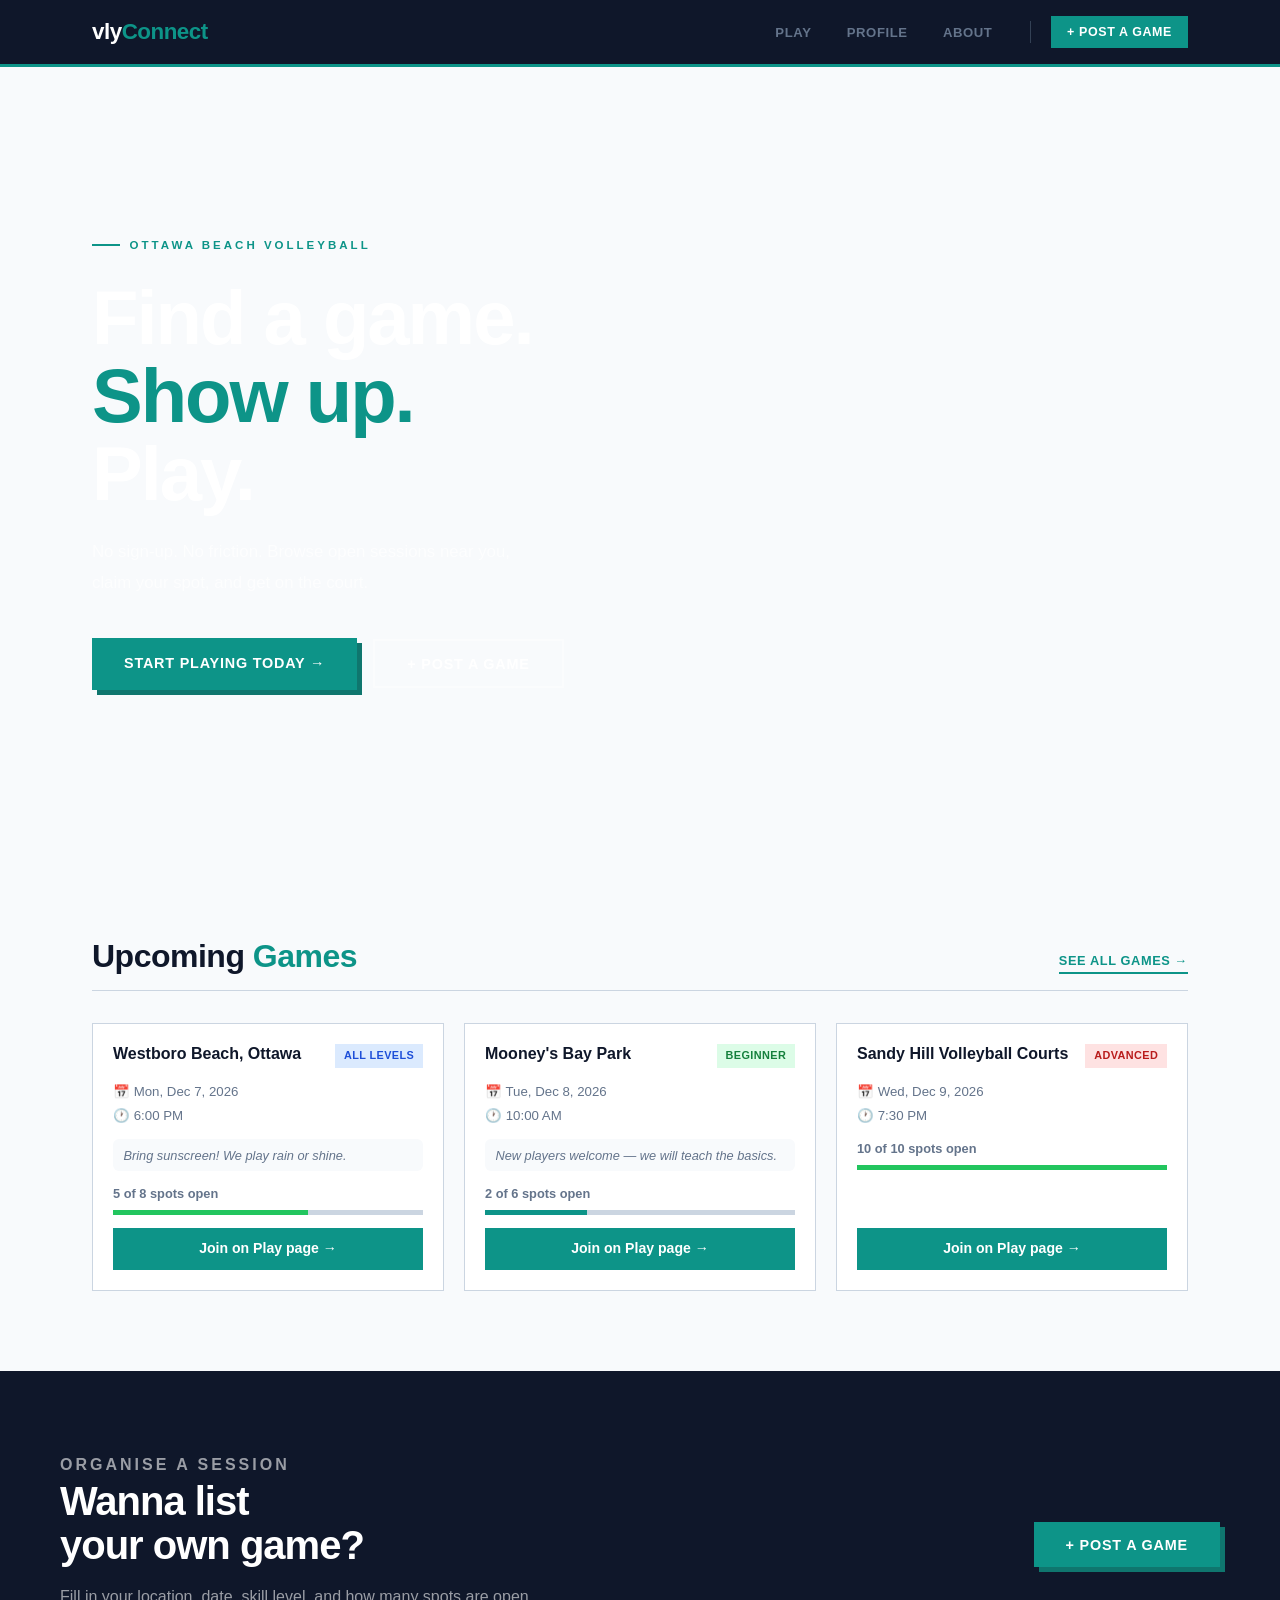
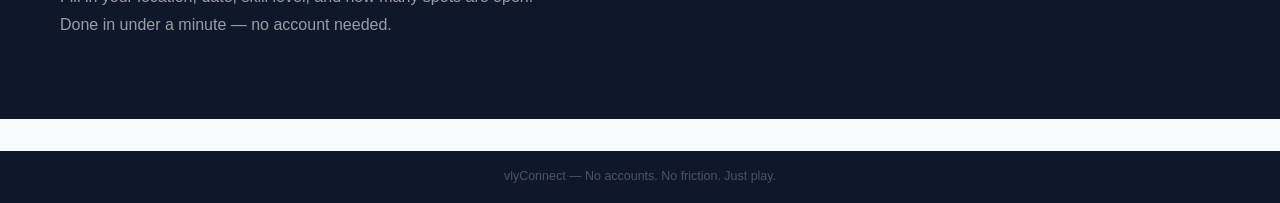
==== commit 1e601816: "style changes" ====
--- a/index.html
+++ b/index.html
@@ -13,7 +13,6 @@
       <div class="header-inner">
 
         <a href="index.html" class="logo">
-          <span class="logo-icon-wrap">🏐</span>
           <span class="logo-text">vly<strong>Connect</strong></span>
         </a>
 
